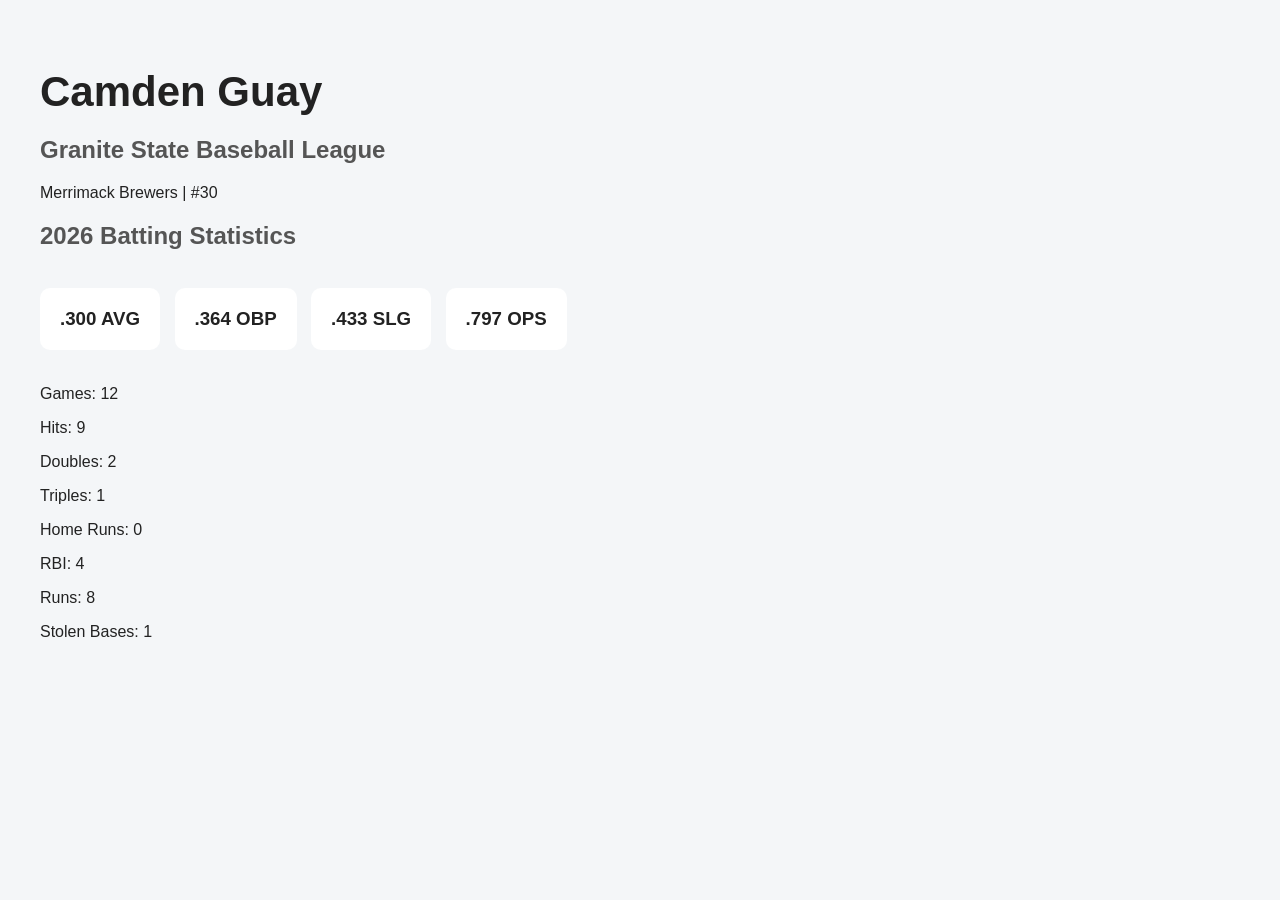
==== index.html @ 996ff47a "Update index.html" ====
<!DOCTYPE html>
<html>
<head>
    <title>Camden Guay | GSBL Stats</title>
    <link rel="stylesheet" href="style.css">
</head>

<body>
    <h1>Camden Guay</h1>
    <h2>Granite State Baseball League</h2>
    <p>Merrimack Brewers | #30</p>

    <h2>2026 Batting Statistics</h2>

    <h3>.300 AVG</h3>
    <h3>.364 OBP</h3>
    <h3>.433 SLG</h3>
    <h3>.797 OPS</h3>

    <p>Games: 12</p>
    <p>Hits: 9</p>
    <p>Doubles: 2</p>
    <p>Triples: 1</p>
    <p>Home Runs: 0</p>
    <p>RBI: 4</p>
    <p>Runs: 8</p>
    <p>Stolen Bases: 1</p>

    <script src="script.js"></script>
</body>
</html>
---- style.css ----
body {
    font-family: Arial, sans-serif;
    background-color: #f4f6f8;
    margin: 0;
    padding: 40px;
    color: #222;
}

h1 {
    font-size: 42px;
    margin-bottom: 5px;
}

h2 {
    color: #555;
}

h3 {
    display: inline-block;
    background: white;
    padding: 20px;
    margin-right: 10px;
    border-radius: 10px;
}
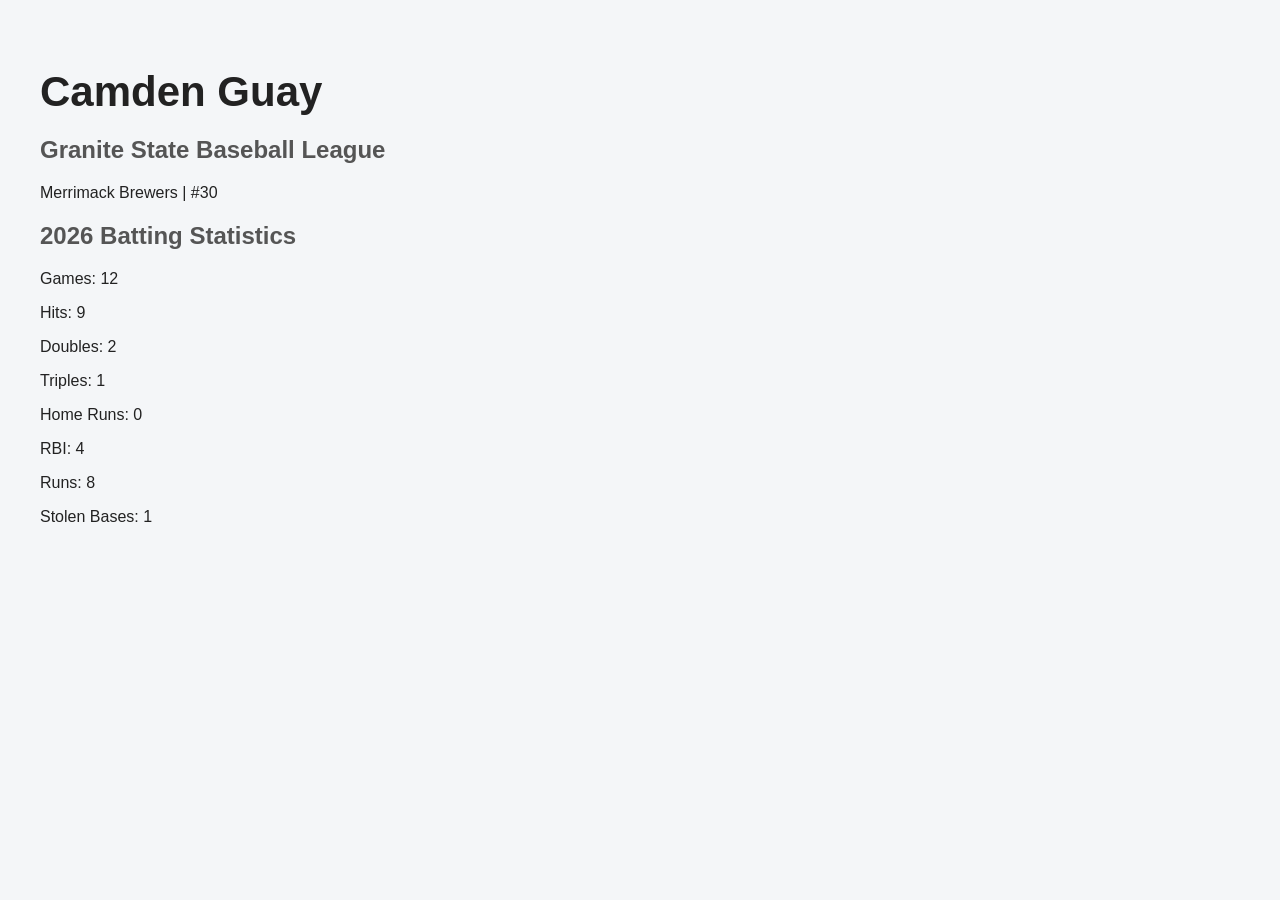
==== commit 6b7e083b: "Update index.html" ====
--- a/index.html
+++ b/index.html
@@ -12,10 +12,7 @@
 
     <h2>2026 Batting Statistics</h2>
 
-    <h3>.300 AVG</h3>
-    <h3>.364 OBP</h3>
-    <h3>.433 SLG</h3>
-    <h3>.797 OPS</h3>
+<div id="current-stats"></div>
 
     <p>Games: 12</p>
     <p>Hits: 9</p>
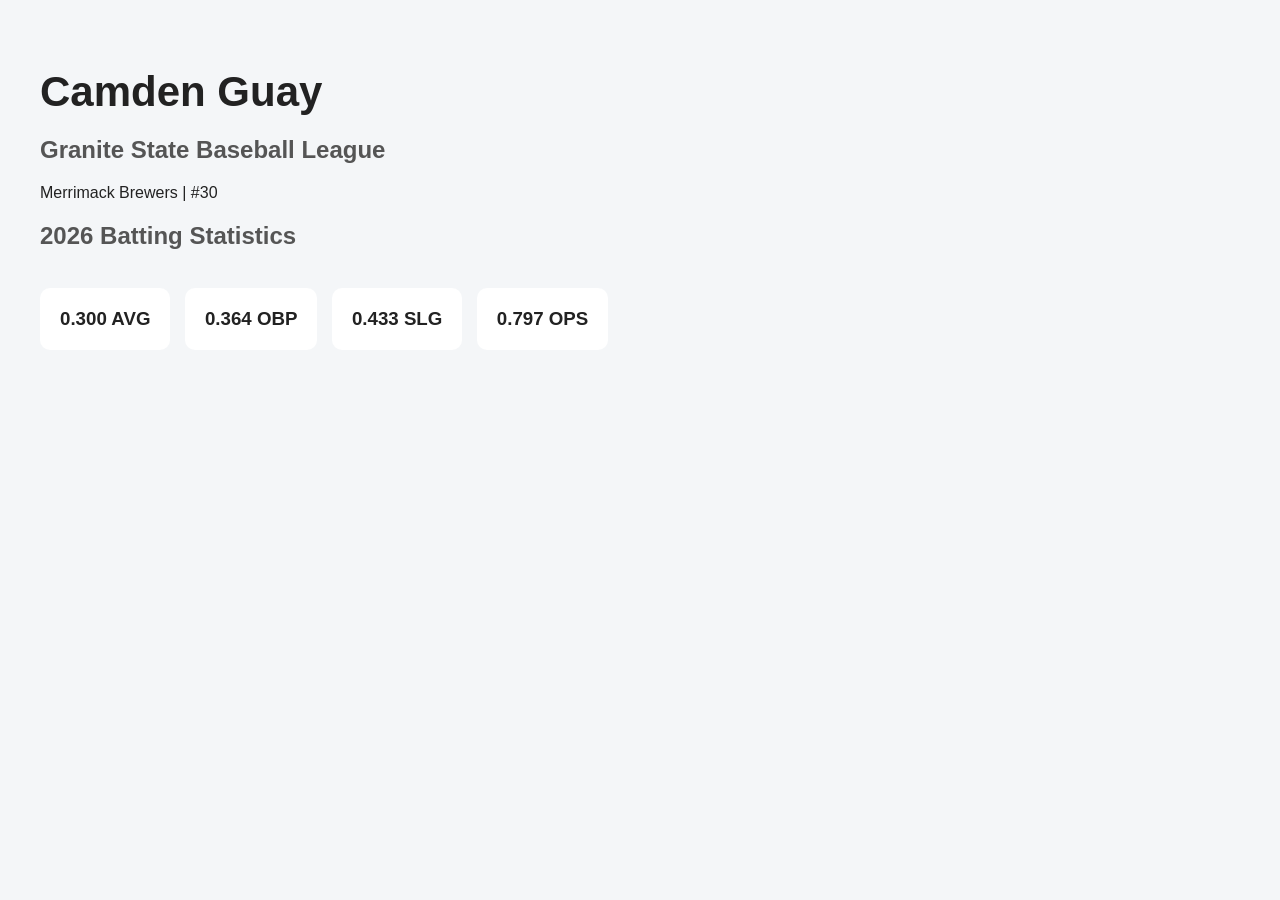
==== commit 3030d9d7: "Update index.html" ====
--- a/index.html
+++ b/index.html
@@ -14,14 +14,7 @@
 
 <div id="current-stats"></div>
 
-    <p>Games: 12</p>
-    <p>Hits: 9</p>
-    <p>Doubles: 2</p>
-    <p>Triples: 1</p>
-    <p>Home Runs: 0</p>
-    <p>RBI: 4</p>
-    <p>Runs: 8</p>
-    <p>Stolen Bases: 1</p>
+<div id="detailed-stats"></div>
 
     <script src="script.js"></script>
 </body>
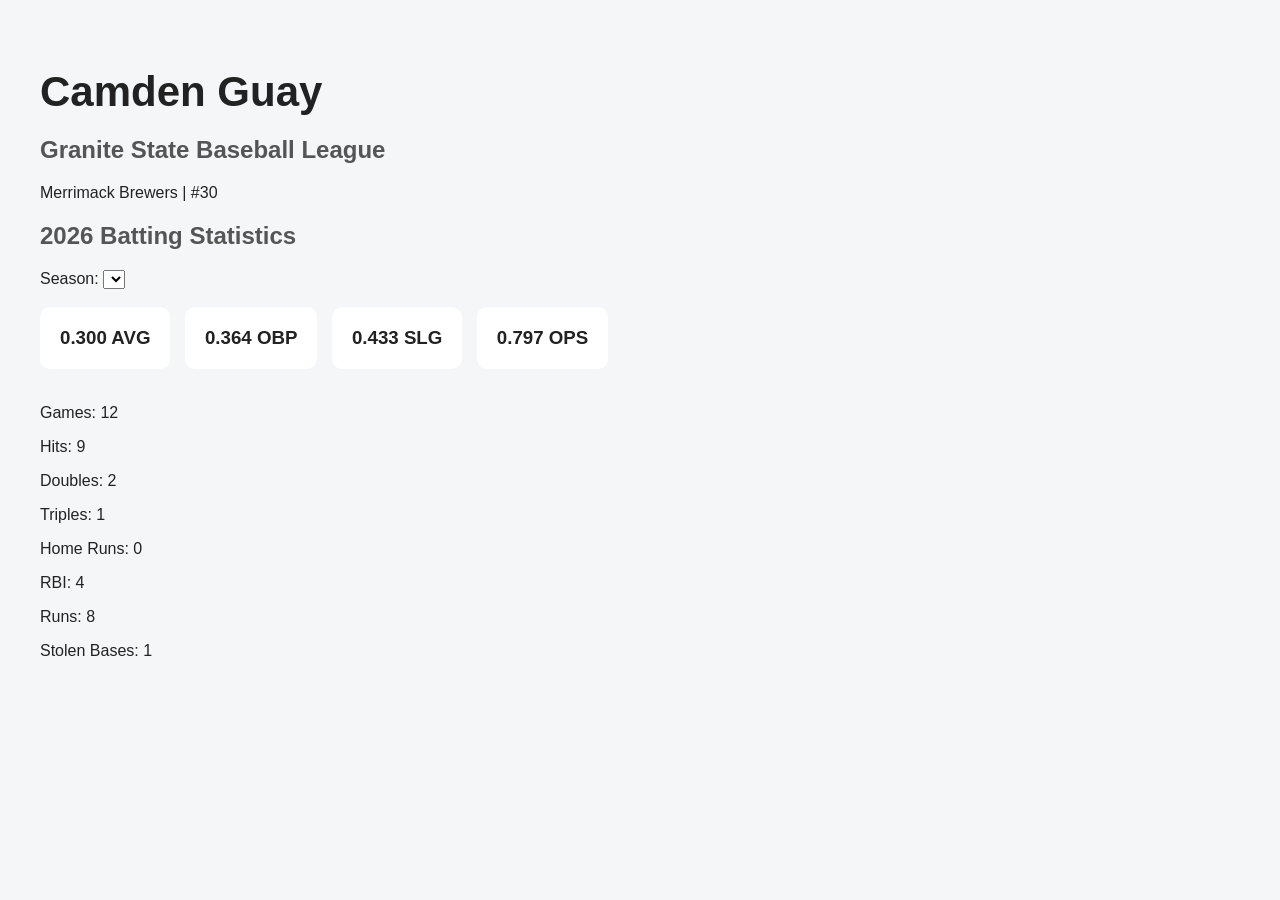
==== commit 3e9fe136: "Update index.html" ====
--- a/index.html
+++ b/index.html
@@ -12,6 +12,10 @@
 
     <h2>2026 Batting Statistics</h2>
 
+<label for="season-select">Season:</label>
+
+<select id="season-select"></select>
+
 <div id="current-stats"></div>
 
 <div id="detailed-stats"></div>
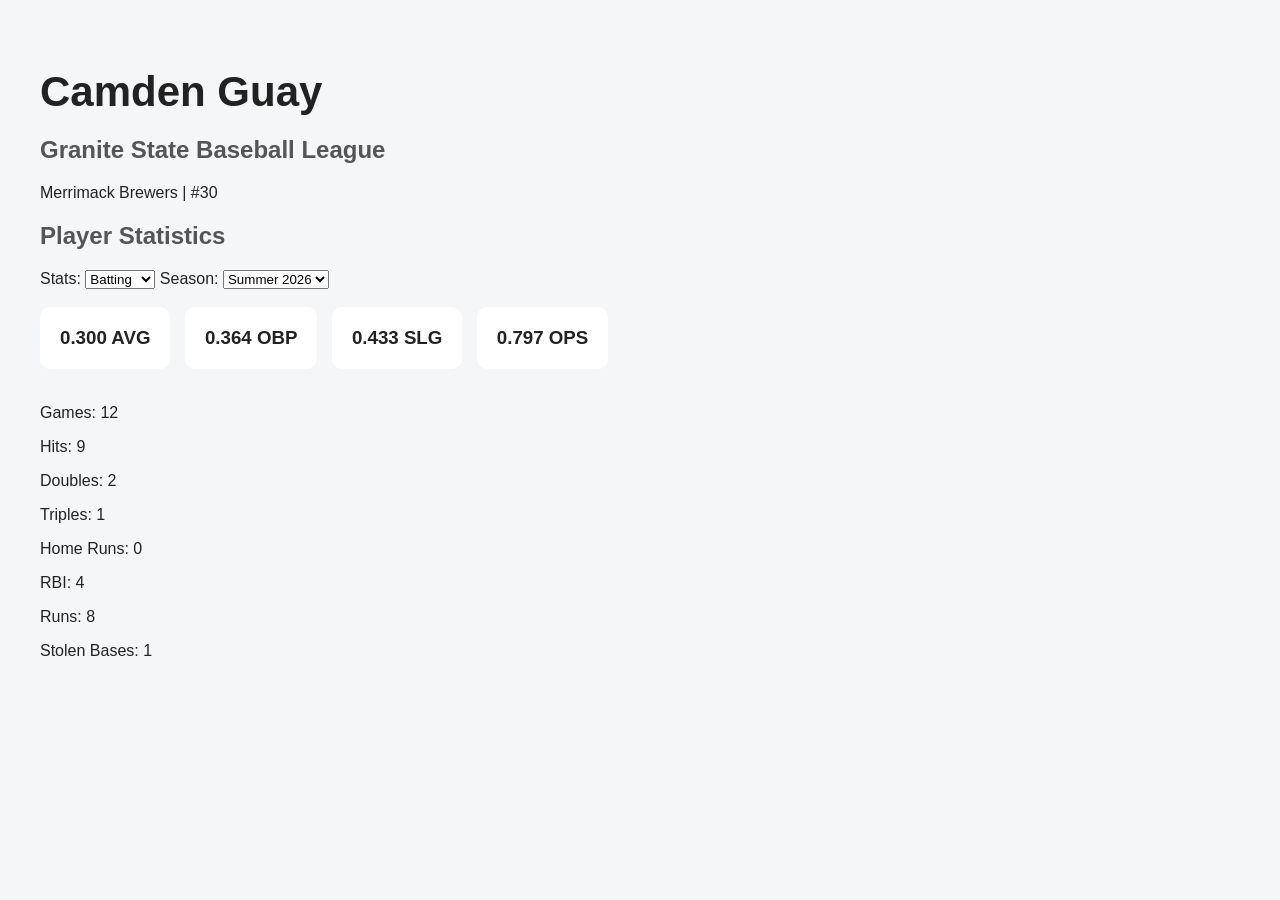
==== commit 98e67b33: "Update index.html" ====
--- a/index.html
+++ b/index.html
@@ -10,16 +10,20 @@
     <h2>Granite State Baseball League</h2>
     <p>Merrimack Brewers | #30</p>
 
-    <h2>2026 Batting Statistics</h2>
+  <h2 id="season-title">Player Statistics</h2>
+
+<label for="stat-type">Stats:</label>
+<select id="stat-type">
+    <option value="batting">Batting</option>
+    <option value="pitching">Pitching</option>
+</select>
 
 <label for="season-select">Season:</label>
-
 <select id="season-select"></select>
 
 <div id="current-stats"></div>
-
 <div id="detailed-stats"></div>
-
+    
     <script src="script.js"></script>
 </body>
 </html>
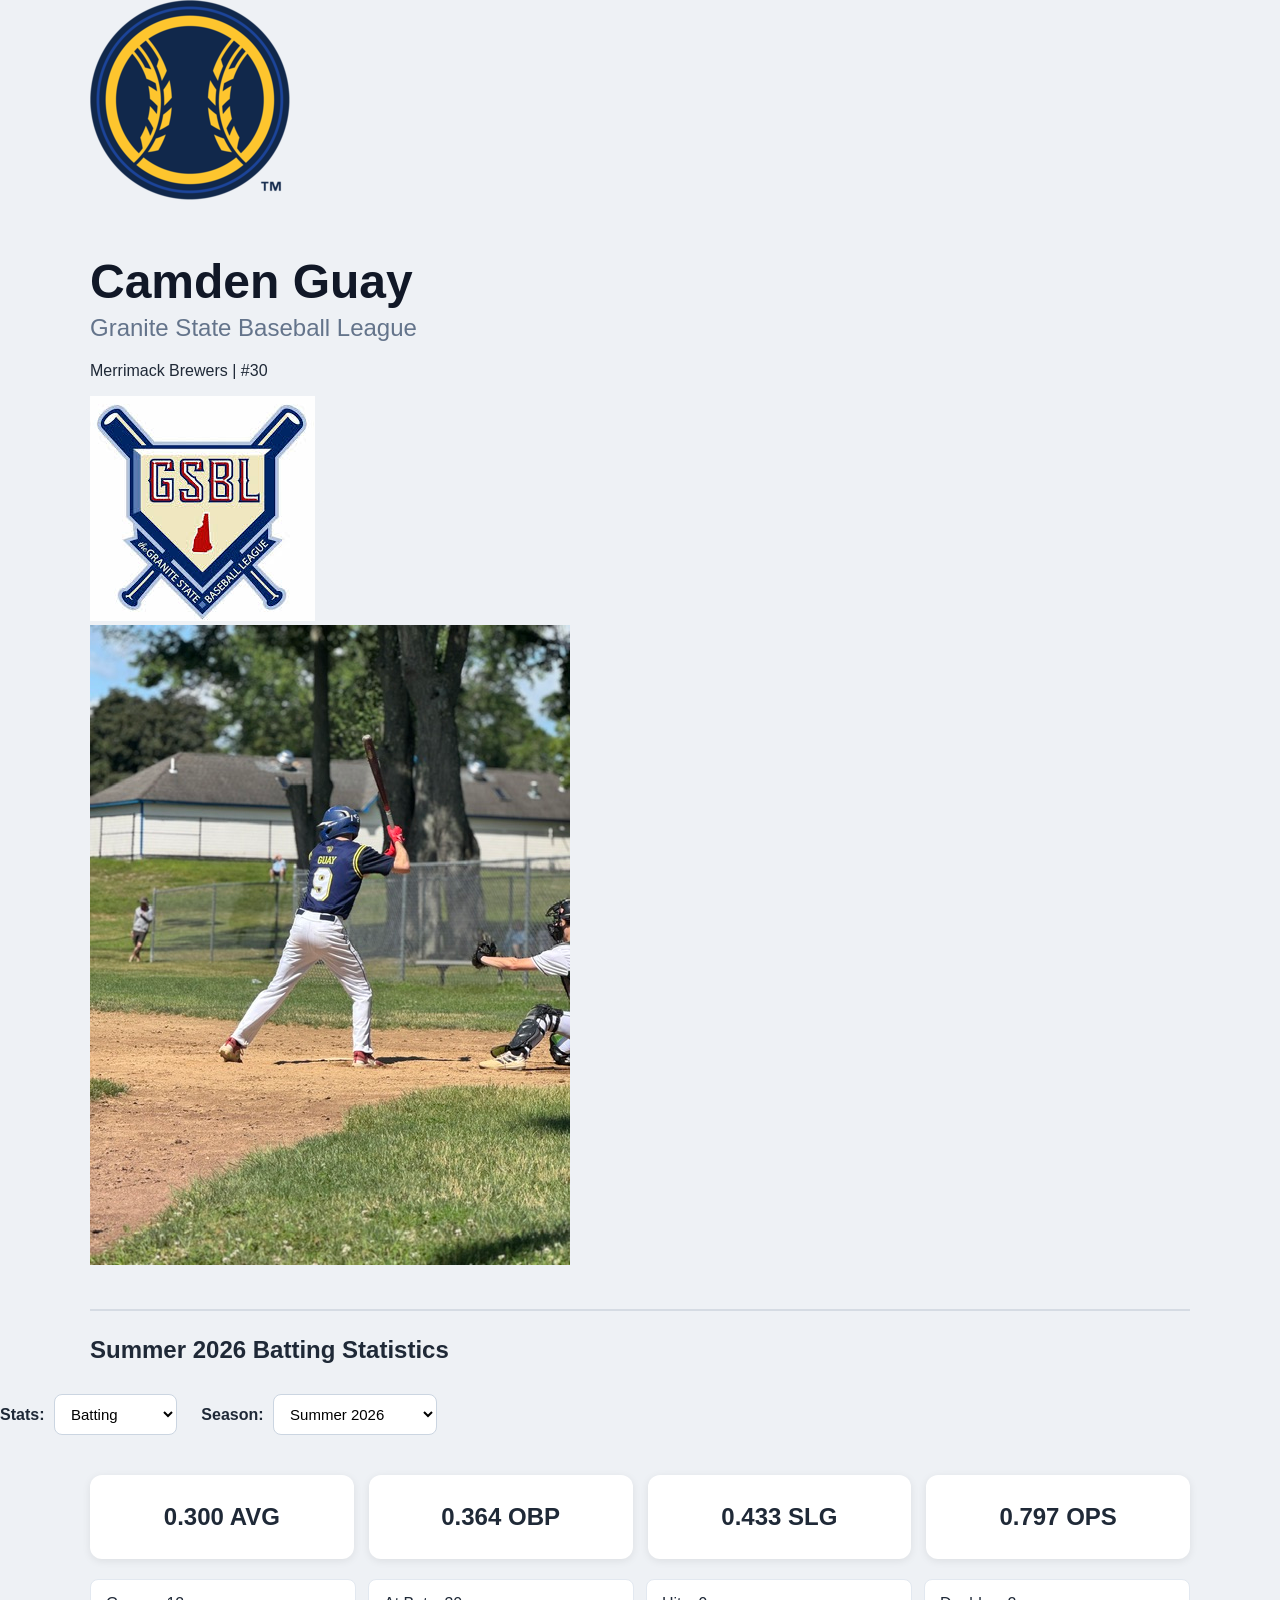
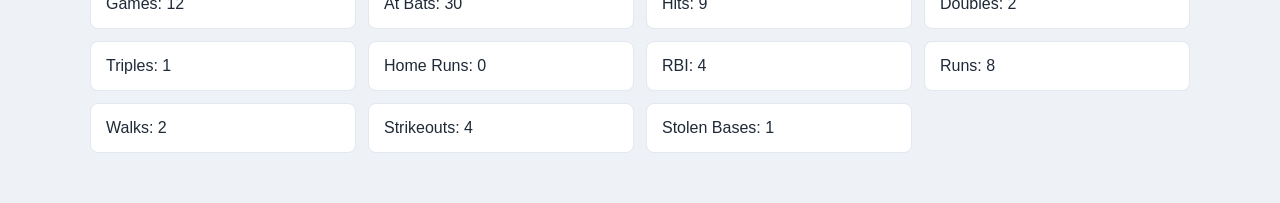
==== commit fef6adf0: "Update index.html" ====
--- a/index.html
+++ b/index.html
@@ -6,9 +6,28 @@
 </head>
 
 <body>
-    <h1>Camden Guay</h1>
-    <h2>Granite State Baseball League</h2>
-    <p>Merrimack Brewers | #30</p>
+<header class="player-header">
+
+    <div class="team-logo">
+        <img src="images/brewerslogo.jpg" alt="Merrimack Brewers Logo">
+    </div>
+
+    <div class="player-info">
+        <h1>Camden Guay</h1>
+        <h2>Granite State Baseball League</h2>
+        <p>Merrimack Brewers | #30</p>
+
+        <img class="gsbl-logo"
+             src="images/gsbllogo.jpg"
+             alt="Granite State Baseball League Logo">
+    </div>
+
+    <div class="player-photo">
+        <img src="images/hittingCG.jpeg"
+             alt="Camden Guay playing baseball">
+    </div>
+
+</header>
 
   <h2 id="season-title">Player Statistics</h2>
 
--- a/style.css
+++ b/style.css
@@ -1,24 +1,103 @@
+* {
+    box-sizing: border-box;
+}
+
 body {
     font-family: Arial, sans-serif;
-    background-color: #f4f6f8;
+    background: #eef1f5;
     margin: 0;
-    padding: 40px;
-    color: #222;
+    padding: 0;
+    color: #1f2937;
+}
+
+/* Main dashboard */
+body > * {
+    max-width: 1100px;
+    margin-left: auto;
+    margin-right: auto;
 }
 
 h1 {
-    font-size: 42px;
+    font-size: 48px;
+    margin-top: 50px;
     margin-bottom: 5px;
+    color: #111827;
 }
 
-h2 {
-    color: #555;
+h1 + h2 {
+    margin-top: 0;
+    color: #64748b;
+    font-weight: 500;
 }
 
-h3 {
-    display: inline-block;
+#season-title {
+    margin-top: 40px;
+    padding-top: 25px;
+    border-top: 2px solid #d5dbe3;
+}
+
+/* Dropdowns */
+select {
+    padding: 10px 35px 10px 12px;
+    margin: 10px 20px 20px 5px;
+    border: 1px solid #cbd5e1;
+    border-radius: 8px;
     background: white;
-    padding: 20px;
-    margin-right: 10px;
-    border-radius: 10px;
+    font-size: 15px;
+    cursor: pointer;
 }
+
+label {
+    font-weight: bold;
+}
+
+/* Main stat cards */
+#current-stats {
+    display: grid;
+    grid-template-columns: repeat(4, 1fr);
+    gap: 15px;
+    margin-top: 20px;
+}
+
+#current-stats h3 {
+    background: white;
+    margin: 0;
+    padding: 28px 15px;
+    border-radius: 12px;
+    text-align: center;
+    font-size: 24px;
+    box-shadow: 0 2px 8px rgba(0,0,0,0.08);
+}
+
+/* Detailed statistics */
+#detailed-stats {
+    display: grid;
+    grid-template-columns: repeat(4, 1fr);
+    gap: 12px;
+    margin-top: 20px;
+    margin-bottom: 50px;
+}
+
+#detailed-stats p {
+    background: white;
+    padding: 15px;
+    margin: 0;
+    border-radius: 8px;
+    border: 1px solid #e2e8f0;
+}
+
+/* Phones/tablets */
+@media (max-width: 700px) {
+    body {
+        padding: 20px;
+    }
+
+    #current-stats,
+    #detailed-stats {
+        grid-template-columns: repeat(2, 1fr);
+    }
+
+    h1 {
+        font-size: 36px;
+    }
+}
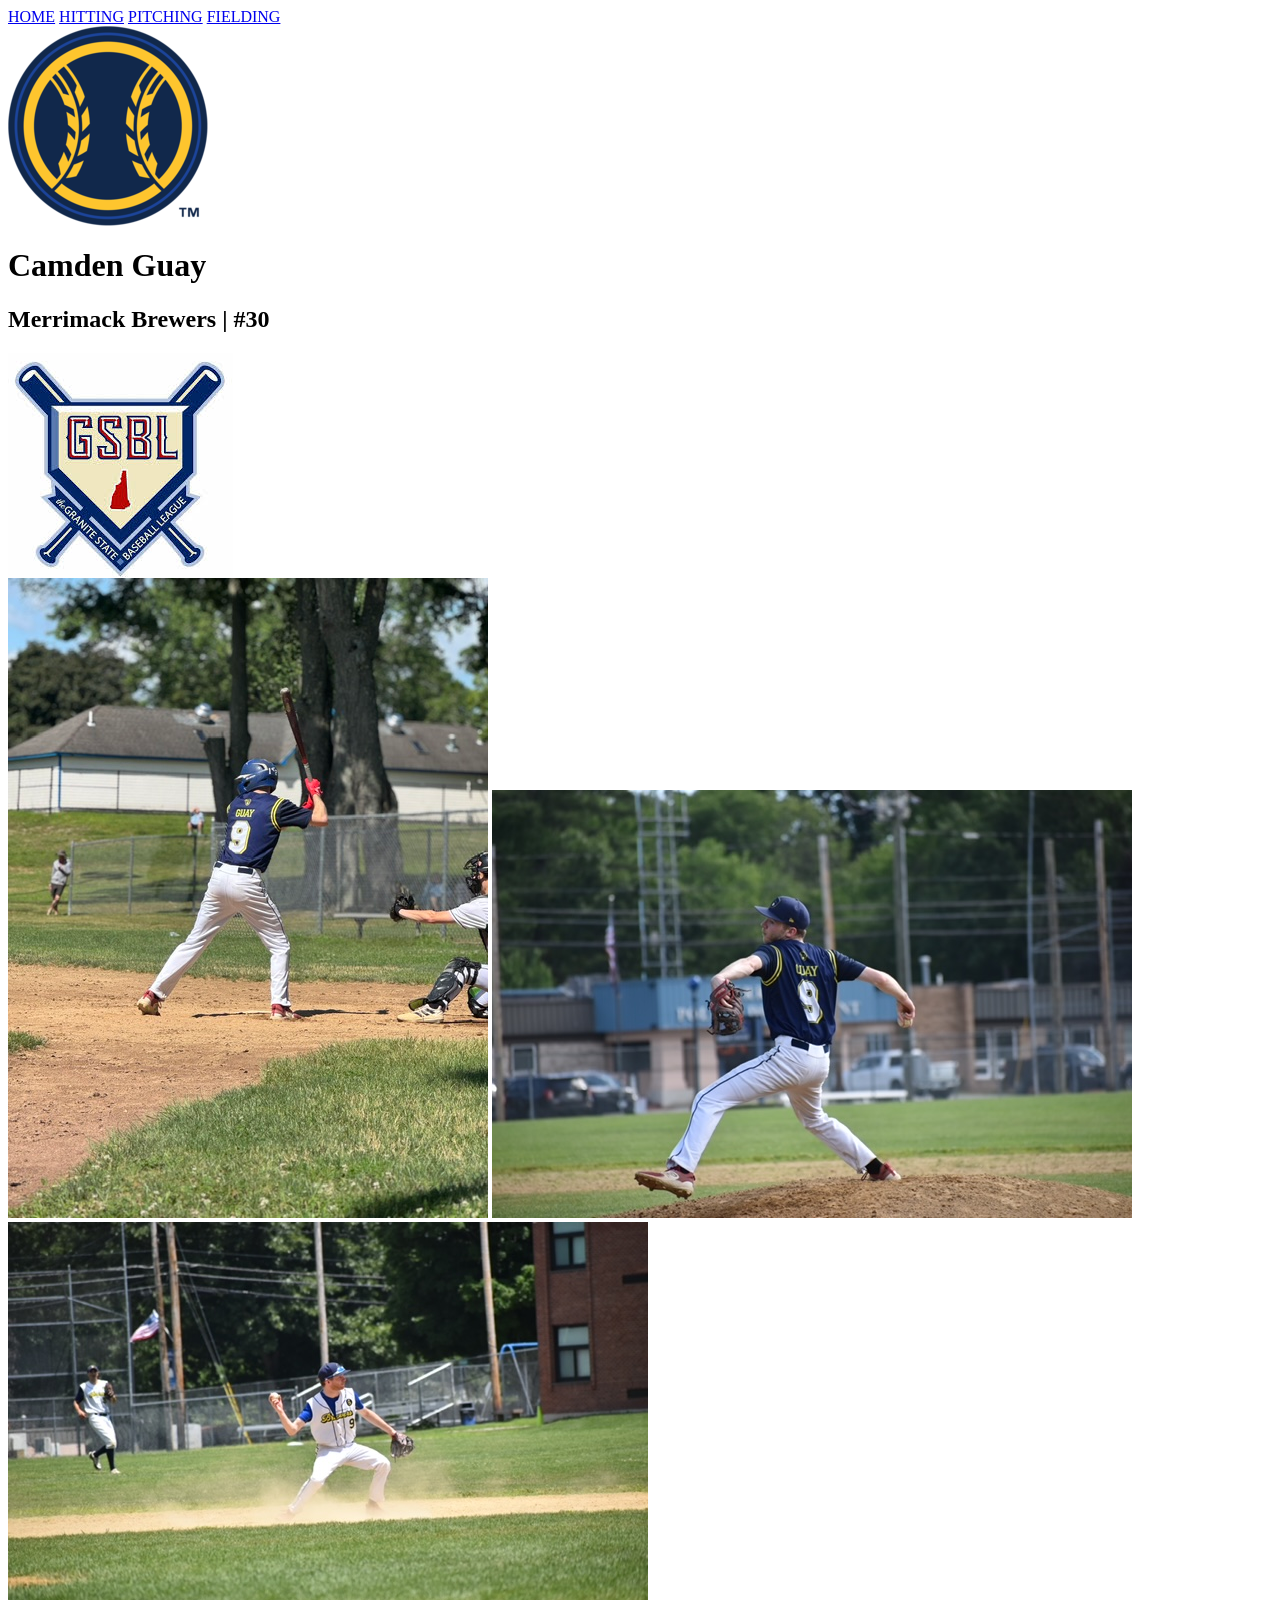
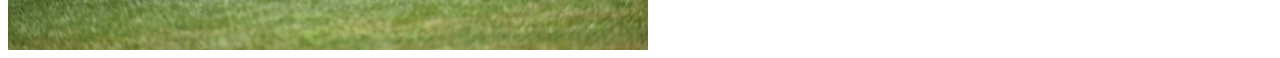
==== commit 7302acd7: "Update index.html" ====
--- a/index.html
+++ b/index.html
@@ -1,48 +1,32 @@
-<!DOCTYPE html>
-<html>
-<head>
-    <title>Camden Guay | GSBL Stats</title>
-    <link rel="stylesheet" href="style.css">
-</head>
+<body>
 
-<body>
-<header class="player-header">
+    <nav class="navbar">
+        <a href="index.html">HOME</a>
+        <a href="hitting.html">HITTING</a>
+        <a href="pitching.html">PITCHING</a>
+        <a href="fielding.html">FIELDING</a>
+    </nav>
 
-    <div class="team-logo">
-        <img src="images/brewerslogo.jpg" alt="Merrimack Brewers Logo">
-    </div>
+    <main class="home">
 
-    <div class="player-info">
+        <img class="home-team-logo"
+             src="images/brewerslogo.jpg"
+             alt="Merrimack Brewers Logo">
+
         <h1>Camden Guay</h1>
-        <h2>Granite State Baseball League</h2>
-        <p>Merrimack Brewers | #30</p>
 
-        <img class="gsbl-logo"
+        <h2>Merrimack Brewers | #30</h2>
+
+        <img class="home-league-logo"
              src="images/gsbllogo.jpg"
              alt="Granite State Baseball League Logo">
-    </div>
 
-    <div class="player-photo">
-        <img src="images/hittingCG.jpeg"
-             alt="Camden Guay playing baseball">
-    </div>
+        <div class="home-photos">
+            <img src="images/hittingCG.jpeg" alt="Camden hitting">
+            <img src="images/pitchingCG.JPEG" alt="Camden pitching">
+            <img src="images/fieldingCG.JPEG" alt="Camden fielding">
+        </div>
 
-</header>
+    </main>
 
-  <h2 id="season-title">Player Statistics</h2>
-
-<label for="stat-type">Stats:</label>
-<select id="stat-type">
-    <option value="batting">Batting</option>
-    <option value="pitching">Pitching</option>
-</select>
-
-<label for="season-select">Season:</label>
-<select id="season-select"></select>
-
-<div id="current-stats"></div>
-<div id="detailed-stats"></div>
-    
-    <script src="script.js"></script>
 </body>
-</html>
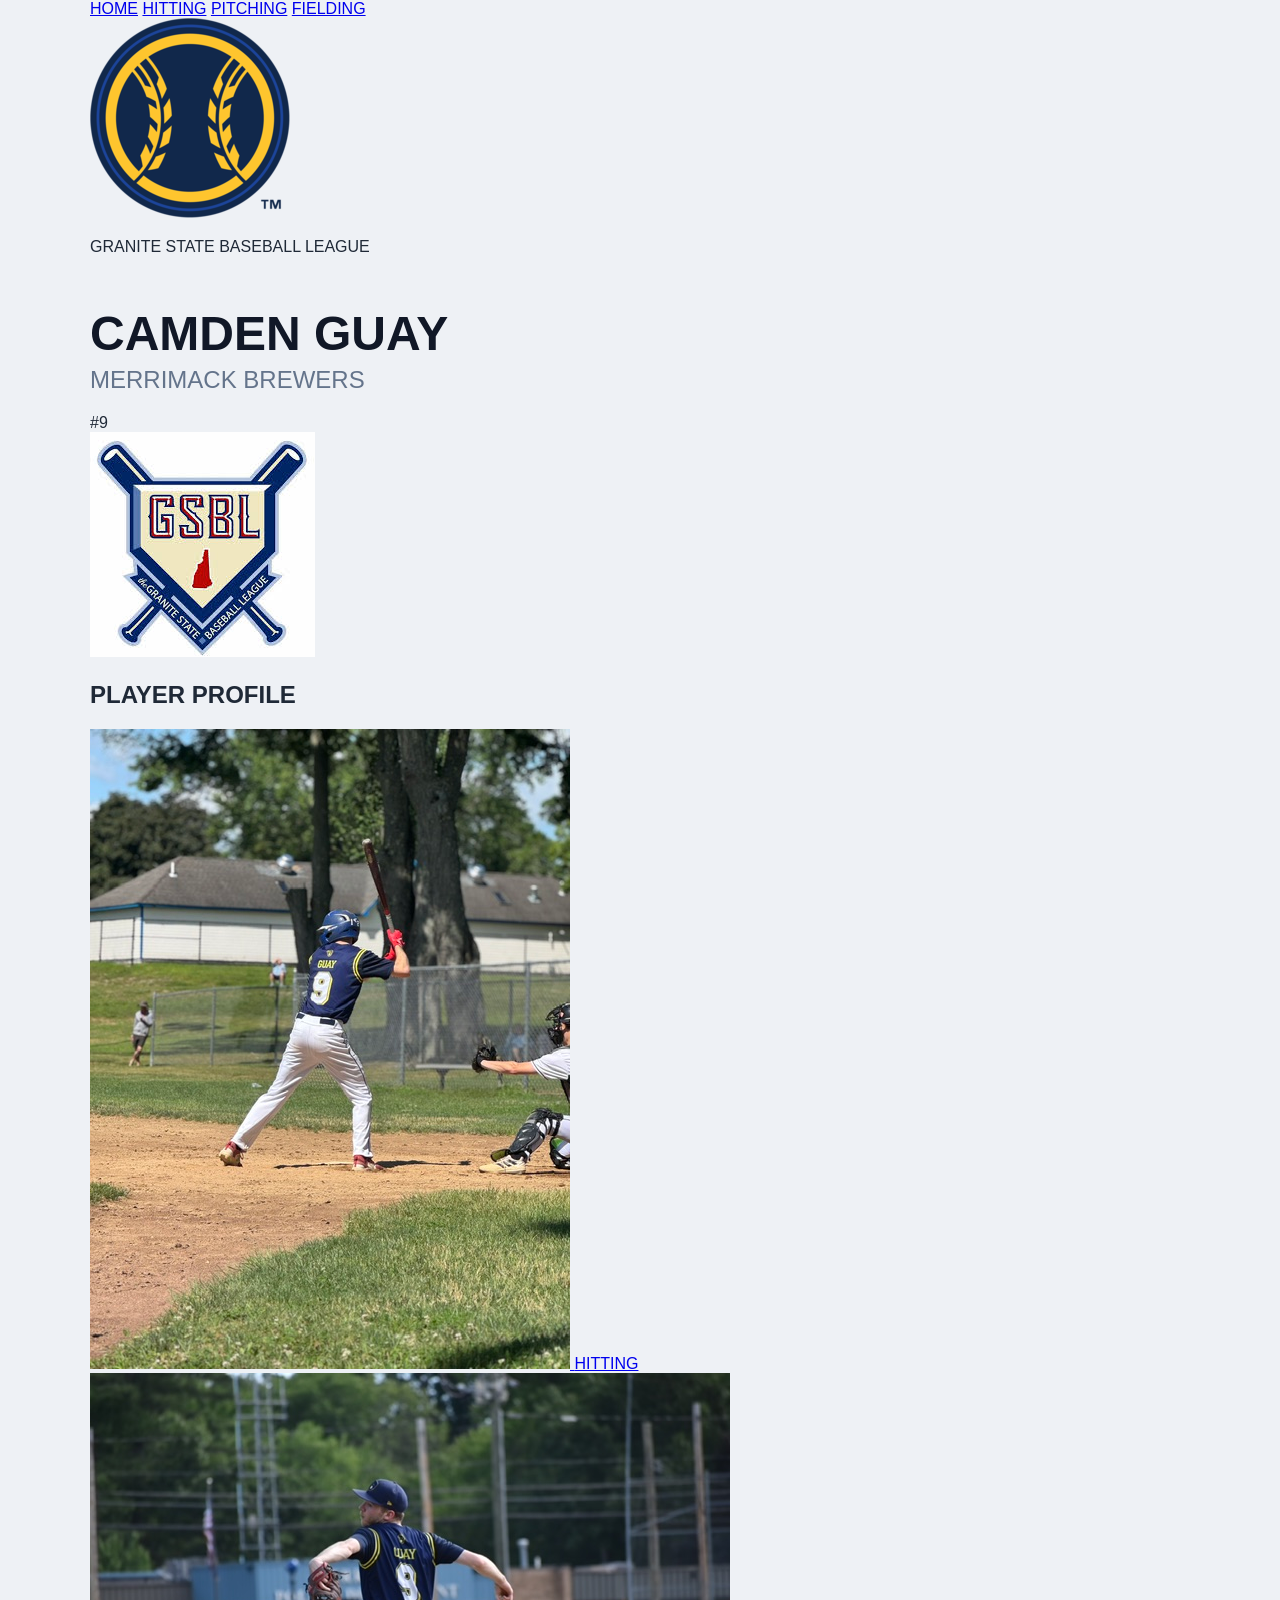
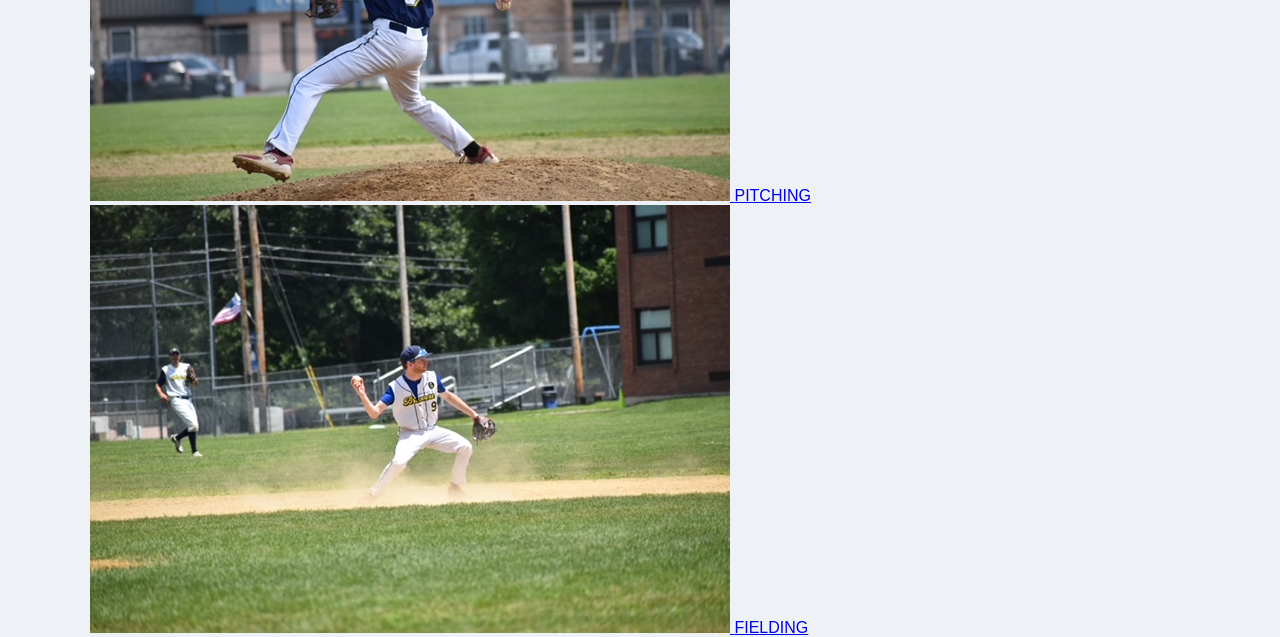
==== commit b9c71dbe: "Update index.html" ====
--- a/index.html
+++ b/index.html
@@ -1,32 +1,63 @@
-<body>
+<!DOCTYPE html>
+<html>
+<head>
+    <title>Camden Guay | Merrimack Brewers</title>
+    <link rel="stylesheet" href="style.css">
+</head>
 
-    <nav class="navbar">
-        <a href="index.html">HOME</a>
-        <a href="hitting.html">HITTING</a>
-        <a href="pitching.html">PITCHING</a>
-        <a href="fielding.html">FIELDING</a>
-    </nav>
+<body class="home-page">
 
-    <main class="home">
+<nav class="navbar">
+    <a class="active" href="index.html">HOME</a>
+    <a href="hitting.html">HITTING</a>
+    <a href="pitching.html">PITCHING</a>
+    <a href="fielding.html">FIELDING</a>
+</nav>
 
-        <img class="home-team-logo"
-             src="images/brewerslogo.jpg"
-             alt="Merrimack Brewers Logo">
+<header class="home-hero">
 
-        <h1>Camden Guay</h1>
+    <div class="hero-logo">
+        <img src="images/brewerslogo.jpg" alt="Merrimack Brewers Logo">
+    </div>
 
-        <h2>Merrimack Brewers | #30</h2>
+    <div class="hero-title">
+        <p class="league-name">GRANITE STATE BASEBALL LEAGUE</p>
 
-        <img class="home-league-logo"
-             src="images/gsbllogo.jpg"
-             alt="Granite State Baseball League Logo">
+        <h1>CAMDEN GUAY</h1>
 
-        <div class="home-photos">
+        <h2>MERRIMACK BREWERS</h2>
+
+        <div class="player-number">#9</div>
+    </div>
+
+    <div class="hero-league-logo">
+        <img src="images/gsbllogo.jpg" alt="GSBL Logo">
+    </div>
+
+</header>
+
+<main class="home-content">
+
+    <h2 class="section-heading">PLAYER PROFILE</h2>
+
+    <div class="home-photos">
+        <a href="hitting.html" class="photo-card">
             <img src="images/hittingCG.jpeg" alt="Camden hitting">
+            <span>HITTING</span>
+        </a>
+
+        <a href="pitching.html" class="photo-card">
             <img src="images/pitchingCG.JPEG" alt="Camden pitching">
+            <span>PITCHING</span>
+        </a>
+
+        <a href="fielding.html" class="photo-card">
             <img src="images/fieldingCG.JPEG" alt="Camden fielding">
-        </div>
+            <span>FIELDING</span>
+        </a>
+    </div>
 
-    </main>
+</main>
 
 </body>
+</html>
--- a/style.css
+++ b/style.css
@@ -0,0 +1,164 @@
+* {
+    box-sizing: border-box;
+}
+
+body {
+    font-family: Arial, sans-serif;
+    background: #eef1f5;
+    margin: 0;
+    padding: 0;
+    color: #1f2937;
+}
+
+/* Main dashboard */
+body > * {
+    max-width: 1100px;
+    margin-left: auto;
+    margin-right: auto;
+}
+
+h1 {
+    font-size: 48px;
+    margin-top: 50px;
+    margin-bottom: 5px;
+    color: #111827;
+}
+
+h1 + h2 {
+    margin-top: 0;
+    color: #64748b;
+    font-weight: 500;
+}
+
+#season-title {
+    margin-top: 40px;
+    padding-top: 25px;
+    border-top: 2px solid #d5dbe3;
+}
+
+/* Dropdowns */
+select {
+    padding: 10px 35px 10px 12px;
+    margin: 10px 20px 20px 5px;
+    border: 1px solid #cbd5e1;
+    border-radius: 8px;
+    background: white;
+    font-size: 15px;
+    cursor: pointer;
+}
+
+label {
+    font-weight: bold;
+}
+
+/* Main stat cards */
+#current-stats {
+    display: grid;
+    grid-template-columns: repeat(4, 1fr);
+    gap: 15px;
+    margin-top: 20px;
+}
+
+#current-stats h3 {
+    background: white;
+    margin: 0;
+    padding: 28px 15px;
+    border-radius: 12px;
+    text-align: center;
+    font-size: 24px;
+    box-shadow: 0 2px 8px rgba(0,0,0,0.08);
+}
+
+/* Detailed statistics */
+#detailed-stats {
+    display: grid;
+    grid-template-columns: repeat(4, 1fr);
+    gap: 12px;
+    margin-top: 20px;
+    margin-bottom: 50px;
+}
+
+#detailed-stats p {
+    background: white;
+    padding: 15px;
+    margin: 0;
+    border-radius: 8px;
+    border: 1px solid #e2e8f0;
+}
+
+/* Phones/tablets */
+@media (max-width: 700px) {
+    body {
+        padding: 20px;
+    }
+
+    #current-stats,
+    #detailed-stats {
+        grid-template-columns: repeat(2, 1fr);
+    }
+
+    h1 {
+        font-size: 36px;
+    }
+}
+/* Player header */
+.player-header {
+    max-width: none;
+    width: 100%;
+    min-height: 300px;
+    background: #062b52;
+    border-bottom: 6px solid #f5c518;
+
+    display: grid;
+    grid-template-columns: 220px 1fr 45%;
+    align-items: center;
+
+    padding-left: max(40px, calc((100% - 1100px) / 2));
+    overflow: hidden;
+}
+
+.team-logo img {
+    width: 170px;
+    height: 170px;
+    object-fit: contain;
+    background: white;
+    border-radius: 50%;
+    padding: 8px;
+}
+
+.player-info {
+    padding: 30px;
+}
+
+.player-info h1 {
+    color: white;
+    margin: 0;
+    font-size: 52px;
+    text-transform: uppercase;
+}
+
+.player-info h2 {
+    color: #f5c518;
+    margin: 8px 0;
+}
+
+.player-info p {
+    color: white;
+    font-size: 18px;
+}
+
+.gsbl-logo {
+    width: 65px;
+    margin-top: 10px;
+}
+
+.player-photo {
+    height: 300px;
+}
+
+.player-photo img {
+    width: 100%;
+    height: 100%;
+    object-fit: cover;
+    object-position: center;
+}
